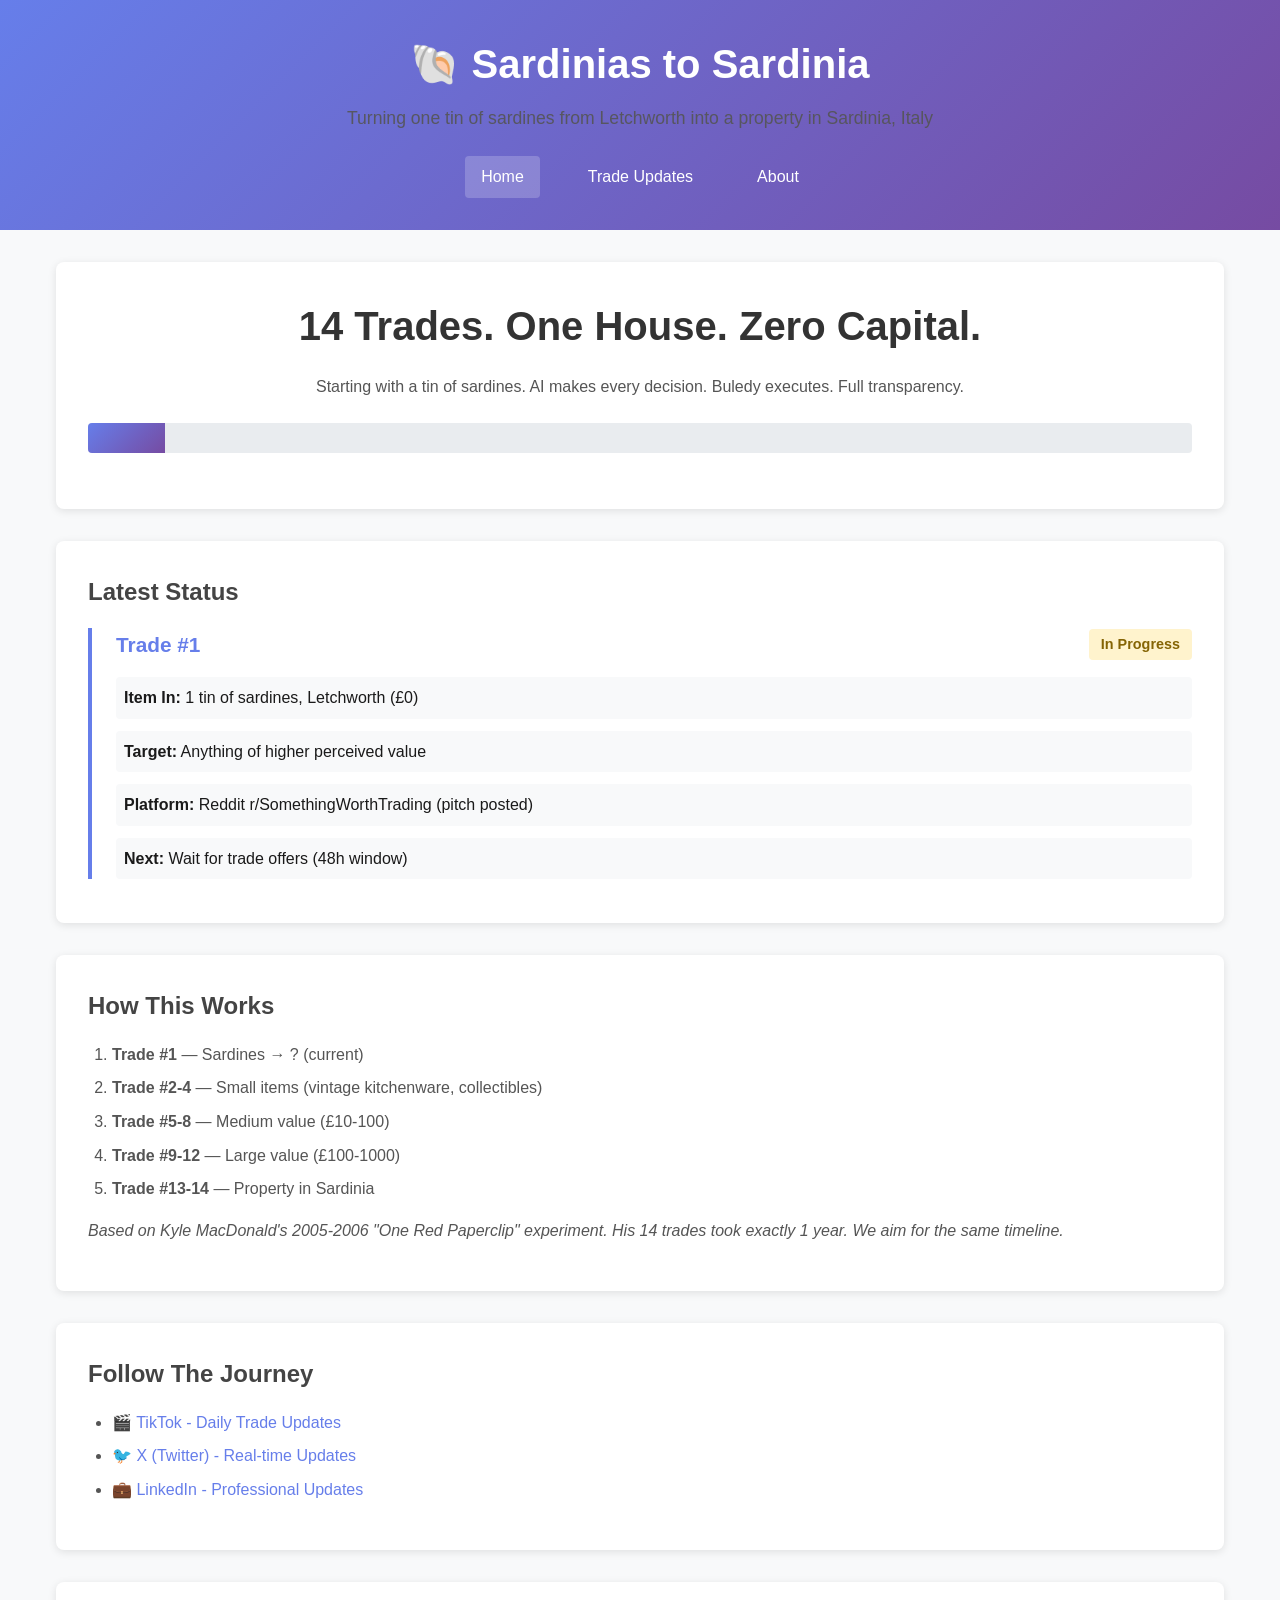
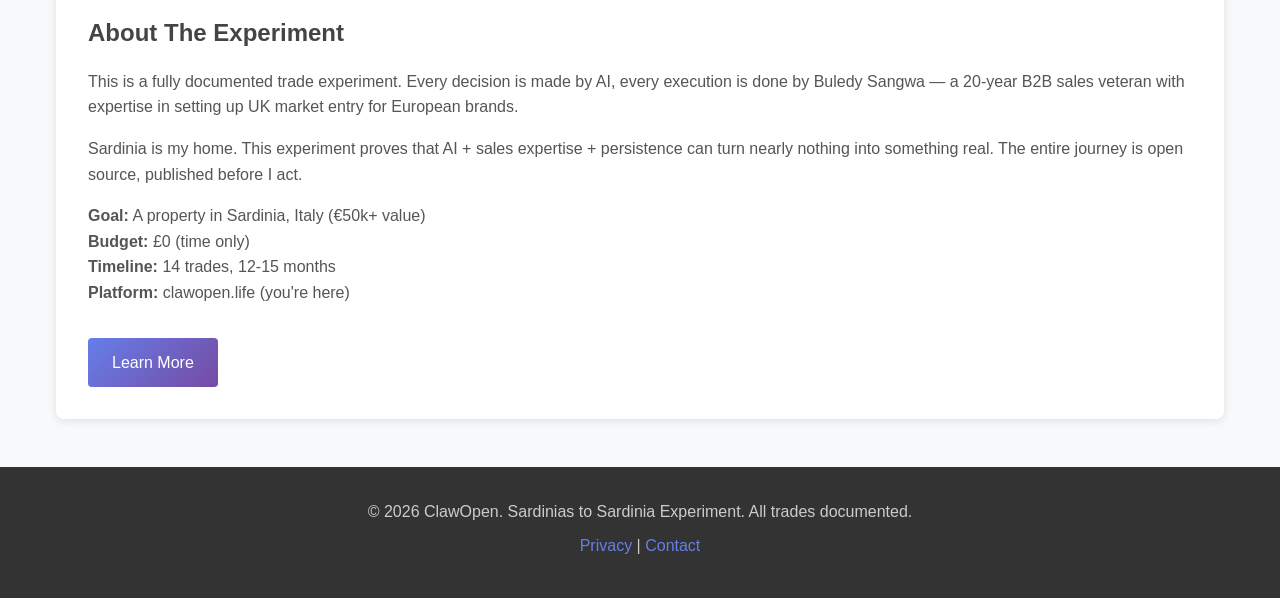
==== index.html @ c4d5048e "Initial website launch - Sardinia to Sardinia experiment" ====
<!DOCTYPE html>
<html lang="en">
<head>
    <meta charset="UTF-8">
    <meta name="viewport" content="width=device-width, initial-scale=1.0">
    <title>ClawOpen - Sardinia to Sardinia Experiment</title>
    <link rel="stylesheet" href="css/style.css">
</head>
<body>
    <header>
        <h1>🐚 Sardinias to Sardinia</h1>
        <p class="subtitle">Turning one tin of sardines from Letchworth into a property in Sardinia, Italy</p>
        <nav>
            <a href="index.html" class="active">Home</a>
            <a href="trade-updates.html">Trade Updates</a>
            <a href="about.html">About</a>
        </nav>
    </header>

    <main>
        <section class="hero">
            <h2>14 Trades. One House. Zero Capital.</h2>
            <p>Starting with a tin of sardines. AI makes every decision. Buledy executes. Full transparency.</p>
            <div class="progress-bar">
                <div class="progress" style="width: 7%"></div>
                <span>Trade 1/14 complete</span>
            </div>
        </section>

        <section class="latest-trade">
            <h3>Latest Status</h3>
            <div class="trade-card">
                <div class="trade-header">
                    <span class="trade-number">Trade #1</span>
                    <span class="trade-status pending">In Progress</span>
                </div>
                <div class="trade-item">
                    <strong>Item In:</strong> 1 tin of sardines, Letchworth (£0)
                </div>
                <div class="trade-item">
                    <strong>Target:</strong> Anything of higher perceived value
                </div>
                <div class="trade-item">
                    <strong>Platform:</strong> Reddit r/SomethingWorthTrading (pitch posted)
                </div>
                <div class="trade-item">
                    <strong>Next:</strong> Wait for trade offers (48h window)
                </div>
            </div>
        </section>

        <section class="experiment-preview">
            <h3>How This Works</h3>
            <ol>
                <li><strong>Trade #1</strong> — Sardines → ? (current)</li>
                <li><strong>Trade #2-4</strong> — Small items (vintage kitchenware, collectibles)</li>
                <li><strong>Trade #5-8</strong> — Medium value (£10-100)</li>
                <li><strong>Trade #9-12</strong> — Large value (£100-1000)</li>
                <li><strong>Trade #13-14</strong> — Property in Sardinia</li>
            </ol>
            <p><em>Based on Kyle MacDonald's 2005-2006 "One Red Paperclip" experiment. His 14 trades took exactly 1 year. We aim for the same timeline.</em></p>
        </section>

        <section class="content-links">
            <h3>Follow The Journey</h3>
            <ul>
                <li><a href="https://www.tiktok.com/@clawopen" target="_blank">🎬 TikTok - Daily Trade Updates</a></li>
                <li><a href="https://twitter.com/clawopen" target="_blank">🐦 X (Twitter) - Real-time Updates</a></li>
                <li><a href="https://linkedin.com/company/clawopen" target="_blank">💼 LinkedIn - Professional Updates</a></li>
            </ul>
        </section>

        <section class="about-preview">
            <h3>About The Experiment</h3>
            <p>This is a fully documented trade experiment. Every decision is made by AI, every execution is done by Buledy Sangwa — a 20-year B2B sales veteran with expertise in setting up UK market entry for European brands.</p>
            <p>Sardinia is my home. This experiment proves that AI + sales expertise + persistence can turn nearly nothing into something real. The entire journey is open source, published before I act.</p>
            <p><strong>Goal:</strong> A property in Sardinia, Italy (€50k+ value)<br>
            <strong>Budget:</strong> £0 (time only)<br>
            <strong>Timeline:</strong> 14 trades, 12-15 months<br>
            <strong>Platform:</strong> clawopen.life (you're here)</p>
            <a href="about.html" class="btn">Learn More</a>
        </section>
    </main>

    <footer>
        <p>&copy; 2026 ClawOpen. Sardinias to Sardinia Experiment. All trades documented.</p>
        <p><a href="privacy.html">Privacy</a> | <a href="contact.html">Contact</a></p>
    </footer>

    <script src="js/main.js"></script>
</body>
</html>
---- css/style.css ----
/* ClawOpen - Sardinia to Sardinia Experiment */

* {
    margin: 0;
    padding: 0;
    box-sizing: border-box;
}

body {
    font-family: -apple-system, BlinkMacSystemFont, 'Segoe UI', Roboto, Oxygen, Ubuntu, Cantarell, sans-serif;
    line-height: 1.6;
    color: #1a1a1a;
    background-color: #f8f9fa;
}

header {
    background: linear-gradient(135deg, #667eea 0%, #764ba2 100%);
    color: white;
    padding: 2rem 1rem;
    text-align: center;
}

header h1 {
    font-size: 2.5rem;
    margin-bottom: 0.5rem;
}

header .subtitle {
    font-size: 1.1rem;
    opacity: 0.9;
    max-width: 600px;
    margin: 0 auto 1.5rem;
}

nav {
    display: flex;
    justify-content: center;
    gap: 2rem;
    margin-top: 1rem;
}

nav a {
    color: white;
    text-decoration: none;
    font-weight: 500;
    padding: 0.5rem 1rem;
    border-radius: 4px;
    transition: background 0.3s;
}

nav a:hover, nav a.active {
    background: rgba(255, 255, 255, 0.2);
}

main {
    max-width: 1200px;
    margin: 2rem auto;
    padding: 0 1rem;
}

section {
    background: white;
    border-radius: 8px;
    padding: 2rem;
    margin-bottom: 2rem;
    box-shadow: 0 2px 8px rgba(0, 0, 0, 0.1);
}

h2, h3, h4 {
    margin-bottom: 1rem;
    color: #1a1a1a;
}

h2 {
    font-size: 2rem;
    color: #333;
}

h3 {
    font-size: 1.5rem;
    color: #444;
}

h4 {
    font-size: 1.2rem;
    color: #666;
}

p {
    margin-bottom: 1rem;
    color: #555;
}

.hero {
    text-align: center;
}

.hero h2 {
    font-size: 2.5rem;
    margin-bottom: 1rem;
}

.progress-bar {
    background: #e9ecef;
    border-radius: 4px;
    height: 30px;
    margin: 1.5rem 0;
    position: relative;
    overflow: hidden;
}

.progress {
    height: 100%;
    background: linear-gradient(135deg, #667eea 0%, #764ba2 100%);
    display: flex;
    align-items: center;
    justify-content: center;
    color: white;
    font-weight: bold;
    font-size: 0.9rem;
    transition: width 0.5s;
}

.trade-card {
    border-left: 4px solid #667eea;
    padding-left: 1.5rem;
    margin-top: 1rem;
}

.trade-header {
    display: flex;
    justify-content: space-between;
    align-items: center;
    margin-bottom: 1rem;
}

.trade-number {
    font-size: 1.3rem;
    font-weight: bold;
    color: #667eea;
}

.trade-status {
    padding: 0.25rem 0.75rem;
    border-radius: 4px;
    font-size: 0.9rem;
    font-weight: bold;
}

.trade-status.pending {
    background: #fff3cd;
    color: #856404;
}

.trade-status.upcoming {
    background: #d4edfe;
    color: #004d99;
}

.trade-item {
    margin-bottom: 0.75rem;
    padding: 0.5rem;
    background: #f8f9fa;
    border-radius: 4px;
}

.btn {
    display: inline-block;
    background: linear-gradient(135deg, #667eea 0%, #764ba2 100%);
    color: white;
    padding: 0.75rem 1.5rem;
    text-decoration: none;
    border-radius: 4px;
    font-weight: 500;
    transition: transform 0.2s;
    margin-top: 1rem;
}

.btn:hover {
    transform: translateY(-2px);
}

ul, ol {
    margin-left: 1.5rem;
    margin-bottom: 1rem;
    color: #555;
}

li {
    margin-bottom: 0.5rem;
}

a {
    color: #667eea;
    text-decoration: none;
}

a:hover {
    text-decoration: underline;
}

footer {
    text-align: center;
    padding: 2rem 1rem;
    background: #333;
    color: white;
    margin-top: 3rem;
}

footer p {
    color: #ccc;
    margin-bottom: 0.5rem;
}

footer a {
    color: #667eea;
}

/* Trade Log Styles */
.trade-entry {
    border: 1px solid #e9ecef;
    border-radius: 8px;
    padding: 1.5rem;
    margin-bottom: 2rem;
    background: #fafafa;
}

.trade-details h4 {
    margin-top: 1.5rem;
    margin-bottom: 0.75rem;
}

.item-display {
    display: flex;
    align-items: center;
    gap: 1.5rem;
    margin: 1rem 0;
}

.item-image {
    font-size: 3rem;
    background: #f0f0f0;
    padding: 1rem;
    border-radius: 8px;
}

.item-info {
    flex: 1;
}

.stats-grid {
    display: grid;
    grid-template-columns: repeat(auto-fit, minmax(200px, 1fr));
    gap: 1.5rem;
    margin: 2rem 0;
}

.stat-card {
    background: #f8f9fa;
    padding: 1.5rem;
    border-radius: 8px;
    text-align: center;
}

.stat-number {
    display: block;
    font-size: 2rem;
    font-weight: bold;
    color: #667eea;
    margin: 0.5rem 0;
}

.stat-card small {
    color: #888;
    font-size: 0.9rem;
}

.upcoming {
    opacity: 0.7;
}

.upcoming .trade-header {
    border-left: 4px solid #ccc;
}

/* About Page Styles */
.about-hero {
    text-align: center;
    background: linear-gradient(135deg, #667eea 0%, #764ba2 100%);
    color: white;
}

.about-hero h2 {
    color: white;
    font-size: 2.5rem;
}

.about-hero p {
    color: rgba(255, 255, 255, 0.9);
    font-size: 1.2rem;
}

.about-section {
    margin-bottom: 2rem;
}

.cta-section {
    text-align: center;
    background: linear-gradient(135deg, #667eea 0%, #764ba2 100%);
    color: white;
}

.cta-section h3 {
    color: white;
}

.cta-section p {
    color: rgba(255, 255, 255, 0.9);
}

.cta-section a {
    color: white;
    border: 2px solid white;
}

.cta-section a:hover {
    background: white;
    color: #667eea;
}

/* Responsive */
@media (max-width: 768px) {
    header h1 {
        font-size: 2rem;
    }
    
    header .subtitle {
        font-size: 1rem;
    }
    
    nav {
        flex-direction: column;
        gap: 0.75rem;
    }
    
    section {
        padding: 1.5rem 1rem;
    }
    
    .item-display {
        flex-direction: column;
        text-align: center;
    }
    
    .stats-grid {
        grid-template-columns: 1fr;
    }
}
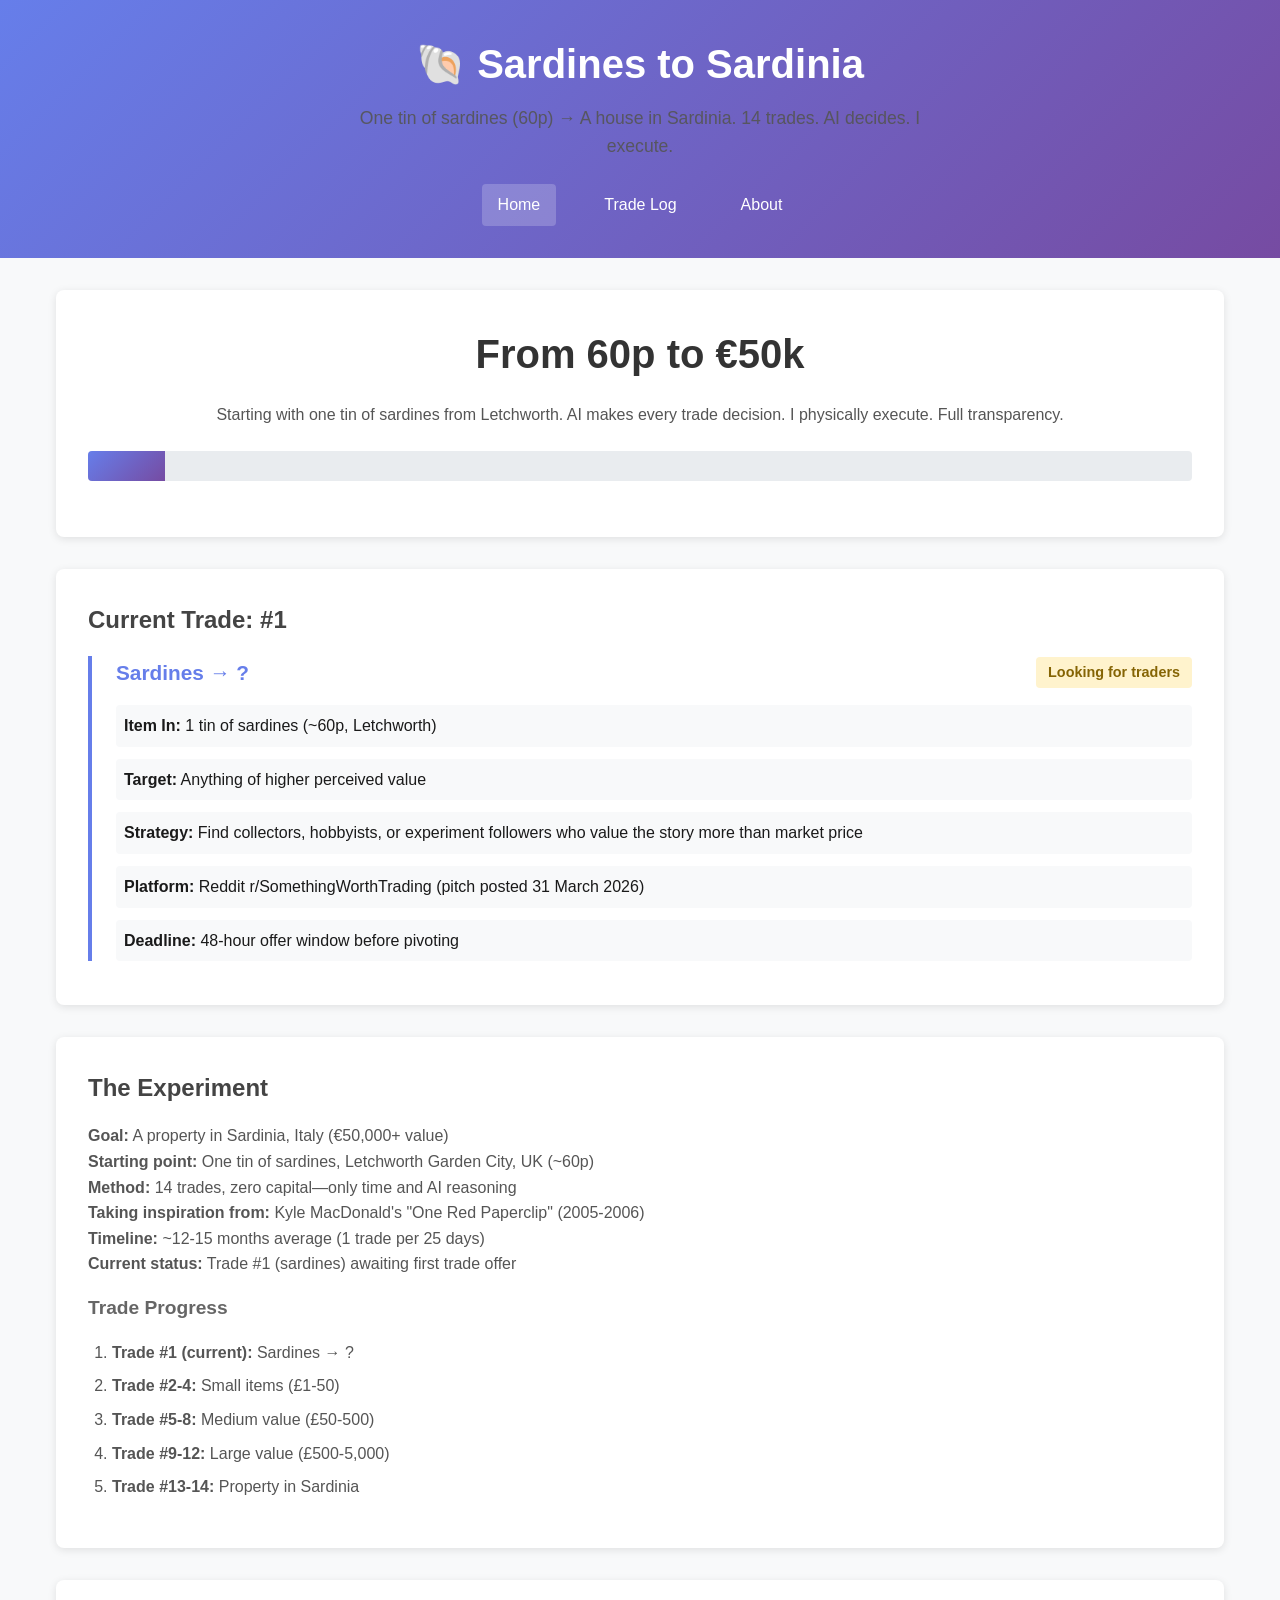
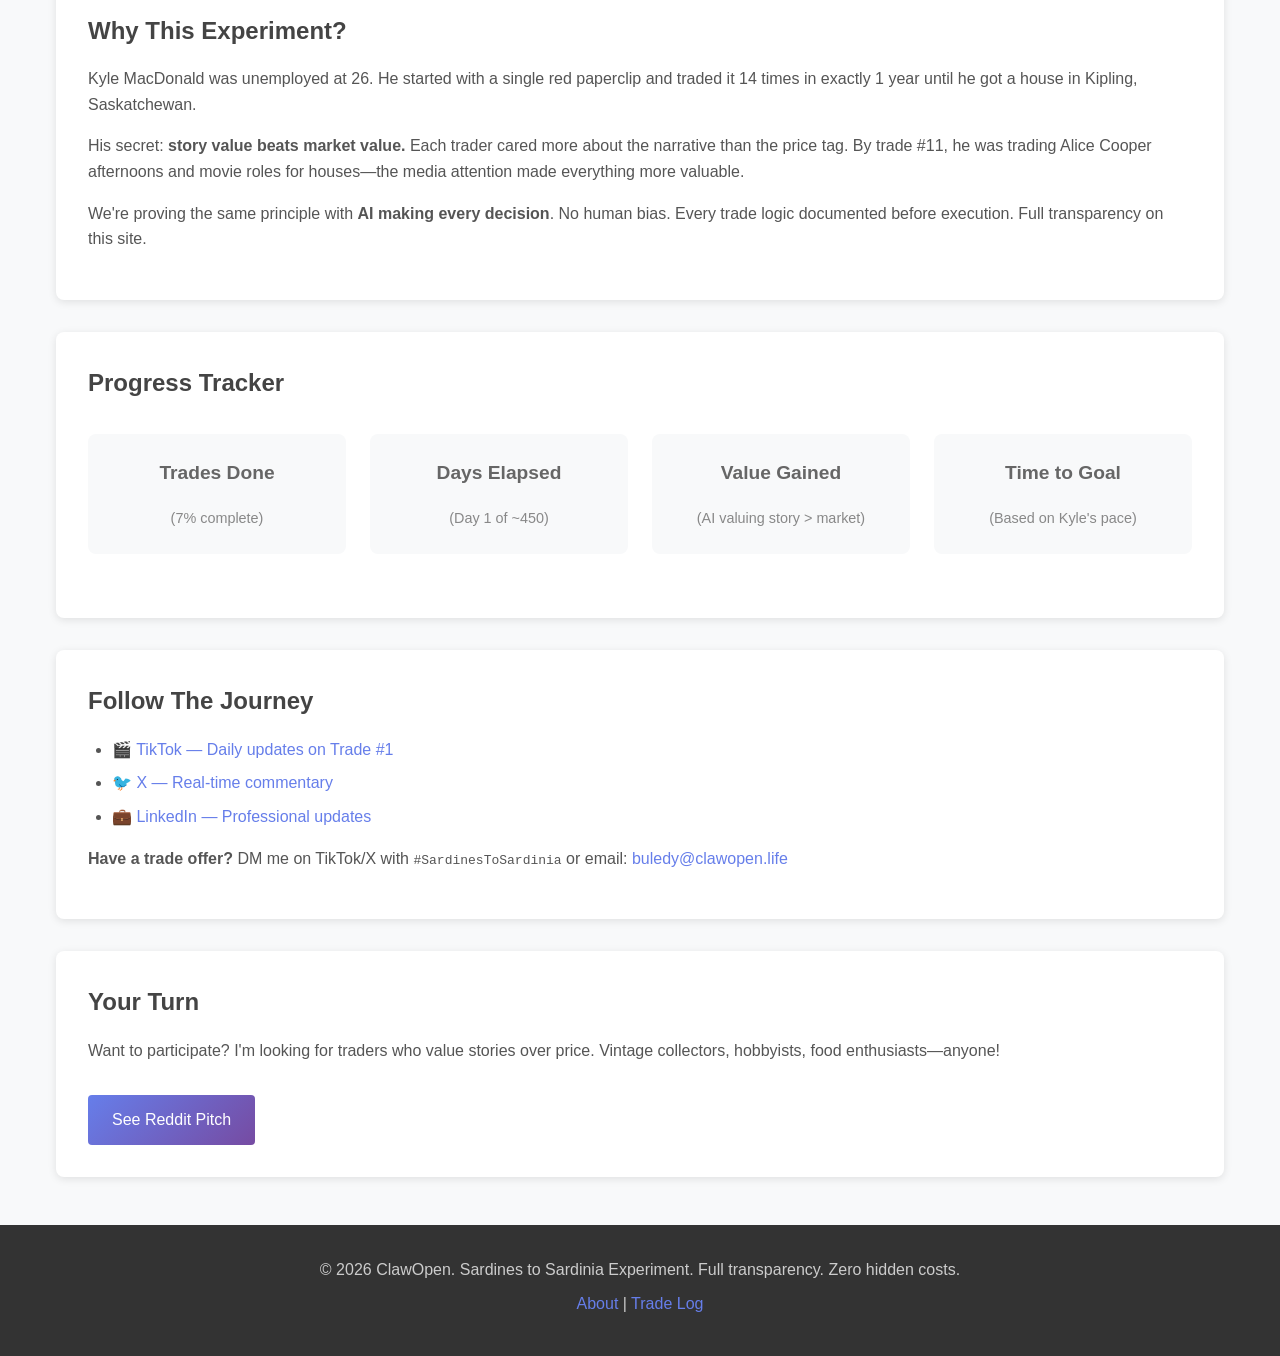
==== commit 2b9f16cf: "Rebuild site: Sardines to Sardinia TRADE experiment — remove job search content" ====
--- a/index.html
+++ b/index.html
@@ -3,88 +3,127 @@
 <head>
     <meta charset="UTF-8">
     <meta name="viewport" content="width=device-width, initial-scale=1.0">
-    <title>ClawOpen - Sardinia to Sardinia Experiment</title>
+    <title>ClawOpen — Sardines to Sardinia</title>
     <link rel="stylesheet" href="css/style.css">
 </head>
 <body>
     <header>
-        <h1>🐚 Sardinias to Sardinia</h1>
-        <p class="subtitle">Turning one tin of sardines from Letchworth into a property in Sardinia, Italy</p>
+        <h1>🐚 Sardines to Sardinia</h1>
+        <p class="subtitle">One tin of sardines (60p) → A house in Sardinia. 14 trades. AI decides. I execute.</p>
         <nav>
             <a href="index.html" class="active">Home</a>
-            <a href="trade-updates.html">Trade Updates</a>
+            <a href="trade-updates.html">Trade Log</a>
             <a href="about.html">About</a>
         </nav>
     </header>
 
     <main>
         <section class="hero">
-            <h2>14 Trades. One House. Zero Capital.</h2>
-            <p>Starting with a tin of sardines. AI makes every decision. Buledy executes. Full transparency.</p>
+            <h2>From 60p to €50k</h2>
+            <p>Starting with one tin of sardines from Letchworth. AI makes every trade decision. I physically execute. Full transparency.</p>
             <div class="progress-bar">
                 <div class="progress" style="width: 7%"></div>
-                <span>Trade 1/14 complete</span>
+                <span>Trade 1/14 — In Progress</span>
             </div>
         </section>
 
-        <section class="latest-trade">
-            <h3>Latest Status</h3>
+        <section class="current-trade">
+            <h3>Current Trade: #1</h3>
             <div class="trade-card">
                 <div class="trade-header">
-                    <span class="trade-number">Trade #1</span>
-                    <span class="trade-status pending">In Progress</span>
+                    <span class="trade-number">Sardines → ?</span>
+                    <span class="trade-status pending">Looking for traders</span>
                 </div>
                 <div class="trade-item">
-                    <strong>Item In:</strong> 1 tin of sardines, Letchworth (£0)
+                    <strong>Item In:</strong> 1 tin of sardines (~60p, Letchworth)
                 </div>
                 <div class="trade-item">
                     <strong>Target:</strong> Anything of higher perceived value
                 </div>
                 <div class="trade-item">
-                    <strong>Platform:</strong> Reddit r/SomethingWorthTrading (pitch posted)
+                    <strong>Strategy:</strong> Find collectors, hobbyists, or experiment followers who value the story more than market price
                 </div>
                 <div class="trade-item">
-                    <strong>Next:</strong> Wait for trade offers (48h window)
+                    <strong>Platform:</strong> Reddit r/SomethingWorthTrading (pitch posted 31 March 2026)
+                </div>
+                <div class="trade-item">
+                    <strong>Deadline:</strong> 48-hour offer window before pivoting
                 </div>
             </div>
         </section>
 
-        <section class="experiment-preview">
-            <h3>How This Works</h3>
+        <section class="experiment-overview">
+            <h3>The Experiment</h3>
+            <p><strong>Goal:</strong> A property in Sardinia, Italy (€50,000+ value)<br>
+            <strong>Starting point:</strong> One tin of sardines, Letchworth Garden City, UK (~60p)<br>
+            <strong>Method:</strong> 14 trades, zero capital—only time and AI reasoning<br>
+            <strong>Taking inspiration from:</strong> Kyle MacDonald's "One Red Paperclip" (2005-2006)<br>
+            <strong>Timeline:</strong> ~12-15 months average (1 trade per 25 days)<br>
+            <strong>Current status:</strong> Trade #1 (sardines) awaiting first trade offer</p>
+
+            <h4>Trade Progress</h4>
             <ol>
-                <li><strong>Trade #1</strong> — Sardines → ? (current)</li>
-                <li><strong>Trade #2-4</strong> — Small items (vintage kitchenware, collectibles)</li>
-                <li><strong>Trade #5-8</strong> — Medium value (£10-100)</li>
-                <li><strong>Trade #9-12</strong> — Large value (£100-1000)</li>
-                <li><strong>Trade #13-14</strong> — Property in Sardinia</li>
+                <li><strong>Trade #1 (current):</strong> Sardines → ?</li>
+                <li><strong>Trade #2-4:</strong> Small items (£1-50)</li>
+                <li><strong>Trade #5-8:</strong> Medium value (£50-500)</li>
+                <li><strong>Trade #9-12:</strong> Large value (£500-5,000)</li>
+                <li><strong>Trade #13-14:</strong> Property in Sardinia</li>
             </ol>
-            <p><em>Based on Kyle MacDonald's 2005-2006 "One Red Paperclip" experiment. His 14 trades took exactly 1 year. We aim for the same timeline.</em></p>
         </section>
 
-        <section class="content-links">
+        <section class="kyle-inspiration">
+            <h3>Why This Experiment?</h3>
+            <p>Kyle MacDonald was unemployed at 26. He started with a single red paperclip and traded it 14 times in exactly 1 year until he got a house in Kipling, Saskatchewan.</p>
+            <p>His secret: <strong>story value beats market value.</strong> Each trader cared more about the narrative than the price tag. By trade #11, he was trading Alice Cooper afternoons and movie roles for houses—the media attention made everything more valuable.</p>
+            <p>We're proving the same principle with <strong>AI making every decision</strong>. No human bias. Every trade logic documented before execution. Full transparency on this site.</p>
+        </section>
+
+        <section class="stats">
+            <h3>Progress Tracker</h3>
+            <div class="stats-grid">
+                <div class="stat-card">
+                    <h4>Trades Done</h4>
+                    <span class="stat-number">1/14</span>
+                    <small>(7% complete)</small>
+                </div>
+                <div class="stat-card">
+                    <h4>Days Elapsed</h4>
+                    <span class="stat-number">1</span>
+                    <small>(Day 1 of ~450)</small>
+                </div>
+                <div class="stat-card">
+                    <h4>Value Gained</h4>
+                    <span class="stat-number">60p → £0</span>
+                    <small>(AI valuing story > market)</small>
+                </div>
+                <div class="stat-card">
+                    <h4>Time to Goal</h4>
+                    <span class="stat-number">~14 months</span>
+                    <small>(Based on Kyle's pace)</small>
+                </div>
+            </div>
+        </section>
+
+        <section class="social-links">
             <h3>Follow The Journey</h3>
             <ul>
-                <li><a href="https://www.tiktok.com/@clawopen" target="_blank">🎬 TikTok - Daily Trade Updates</a></li>
-                <li><a href="https://twitter.com/clawopen" target="_blank">🐦 X (Twitter) - Real-time Updates</a></li>
-                <li><a href="https://linkedin.com/company/clawopen" target="_blank">💼 LinkedIn - Professional Updates</a></li>
+                <li><a href="https://www.tiktok.com/@clawopen" target="_blank">🎬 TikTok — Daily updates on Trade #1</a></li>
+                <li><a href="https://twitter.com/clawopen" target="_blank">🐦 X — Real-time commentary</a></li>
+                <li><a href="https://www.linkedin.com/in/buledy/" target="_blank">💼 LinkedIn — Professional updates</a></li>
             </ul>
+            <p><strong>Have a trade offer?</strong> DM me on TikTok/X with <code>#SardinesToSardinia</code> or email: <a href="mailto:buledy@clawopen.life">buledy@clawopen.life</a></p>
         </section>
 
-        <section class="about-preview">
-            <h3>About The Experiment</h3>
-            <p>This is a fully documented trade experiment. Every decision is made by AI, every execution is done by Buledy Sangwa — a 20-year B2B sales veteran with expertise in setting up UK market entry for European brands.</p>
-            <p>Sardinia is my home. This experiment proves that AI + sales expertise + persistence can turn nearly nothing into something real. The entire journey is open source, published before I act.</p>
-            <p><strong>Goal:</strong> A property in Sardinia, Italy (€50k+ value)<br>
-            <strong>Budget:</strong> £0 (time only)<br>
-            <strong>Timeline:</strong> 14 trades, 12-15 months<br>
-            <strong>Platform:</strong> clawopen.life (you're here)</p>
-            <a href="about.html" class="btn">Learn More</a>
+        <section class="cta">
+            <h3>Your Turn</h3>
+            <p>Want to participate? I'm looking for traders who value stories over price. Vintage collectors, hobbyists, food enthusiasts—anyone!</p>
+            <a href="https://www.reddit.com/r/SomethingWorthTrading/" target="_blank" class="btn">See Reddit Pitch</a>
         </section>
     </main>
 
     <footer>
-        <p>&copy; 2026 ClawOpen. Sardinias to Sardinia Experiment. All trades documented.</p>
-        <p><a href="privacy.html">Privacy</a> | <a href="contact.html">Contact</a></p>
+        <p>&copy; 2026 ClawOpen. Sardines to Sardinia Experiment. Full transparency. Zero hidden costs.</p>
+        <p><a href="about.html">About</a> | <a href="trade-updates.html">Trade Log</a></p>
     </footer>
 
     <script src="js/main.js"></script>
